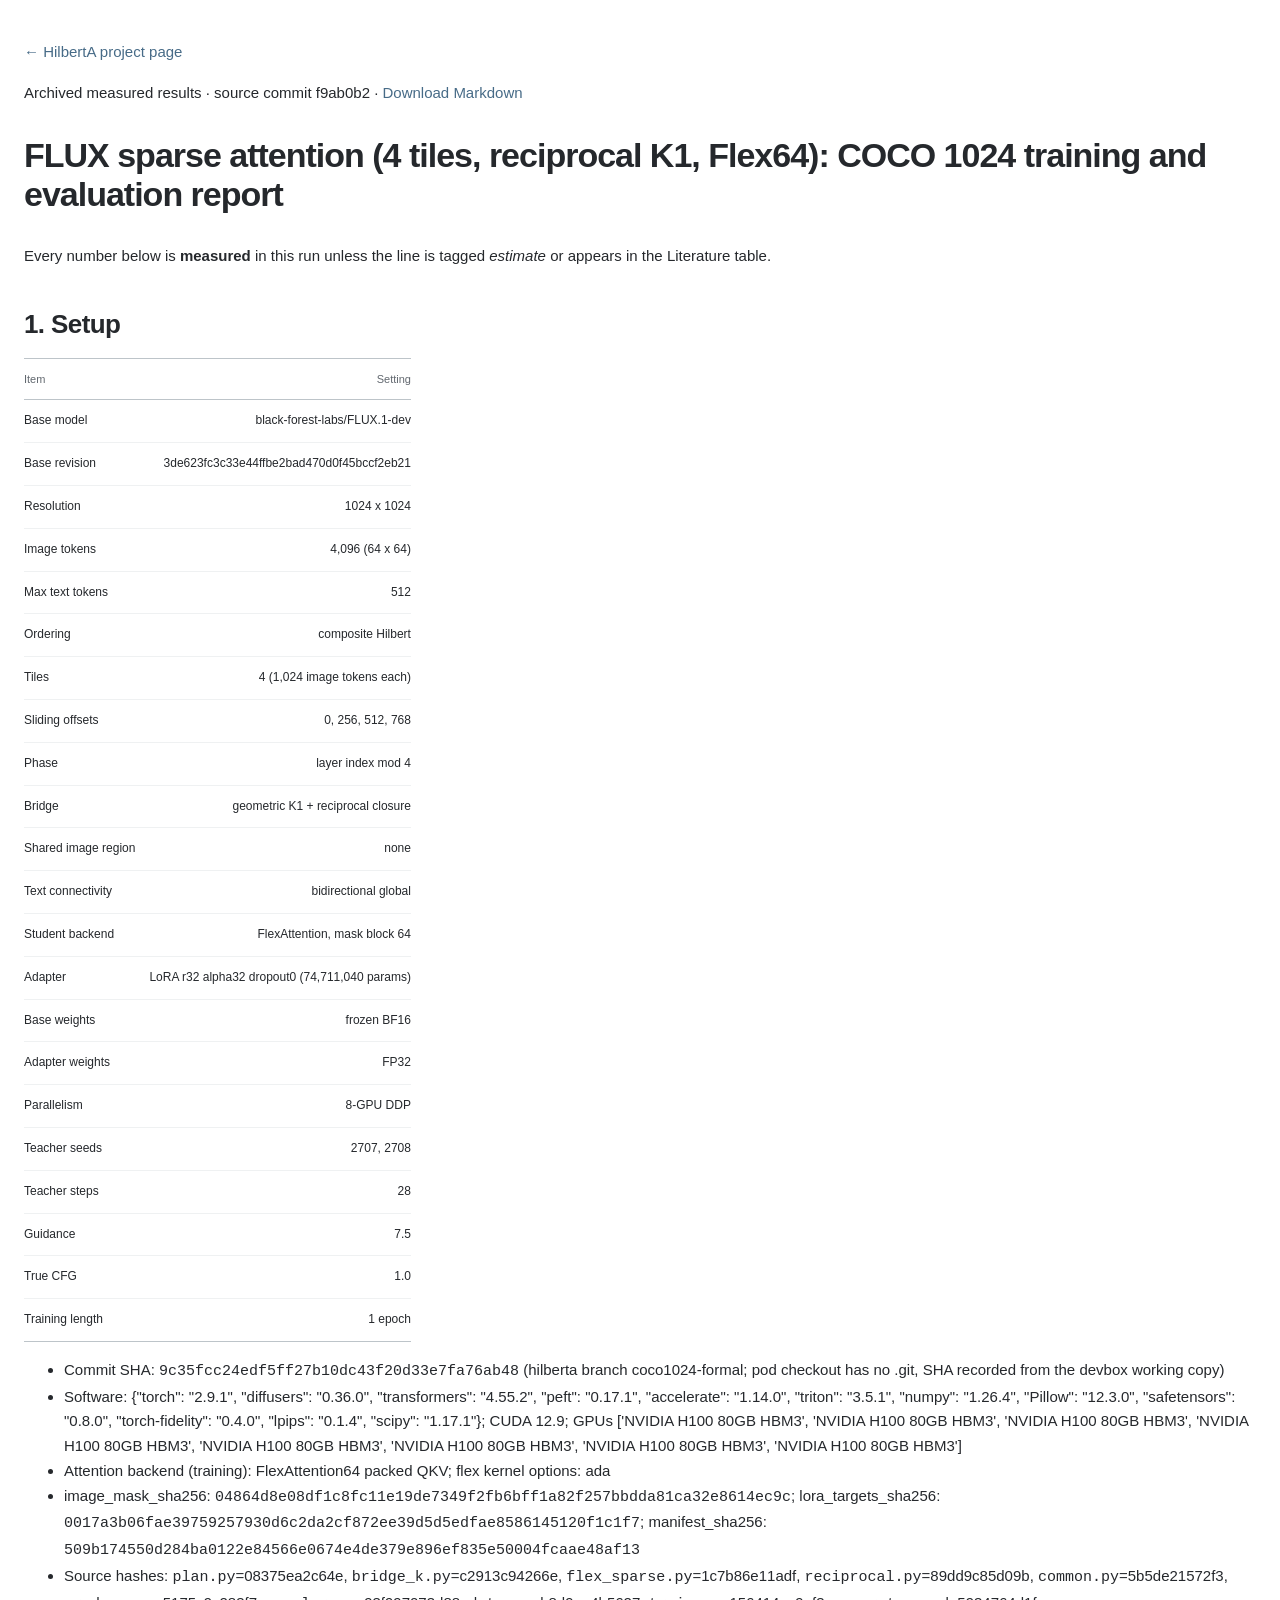
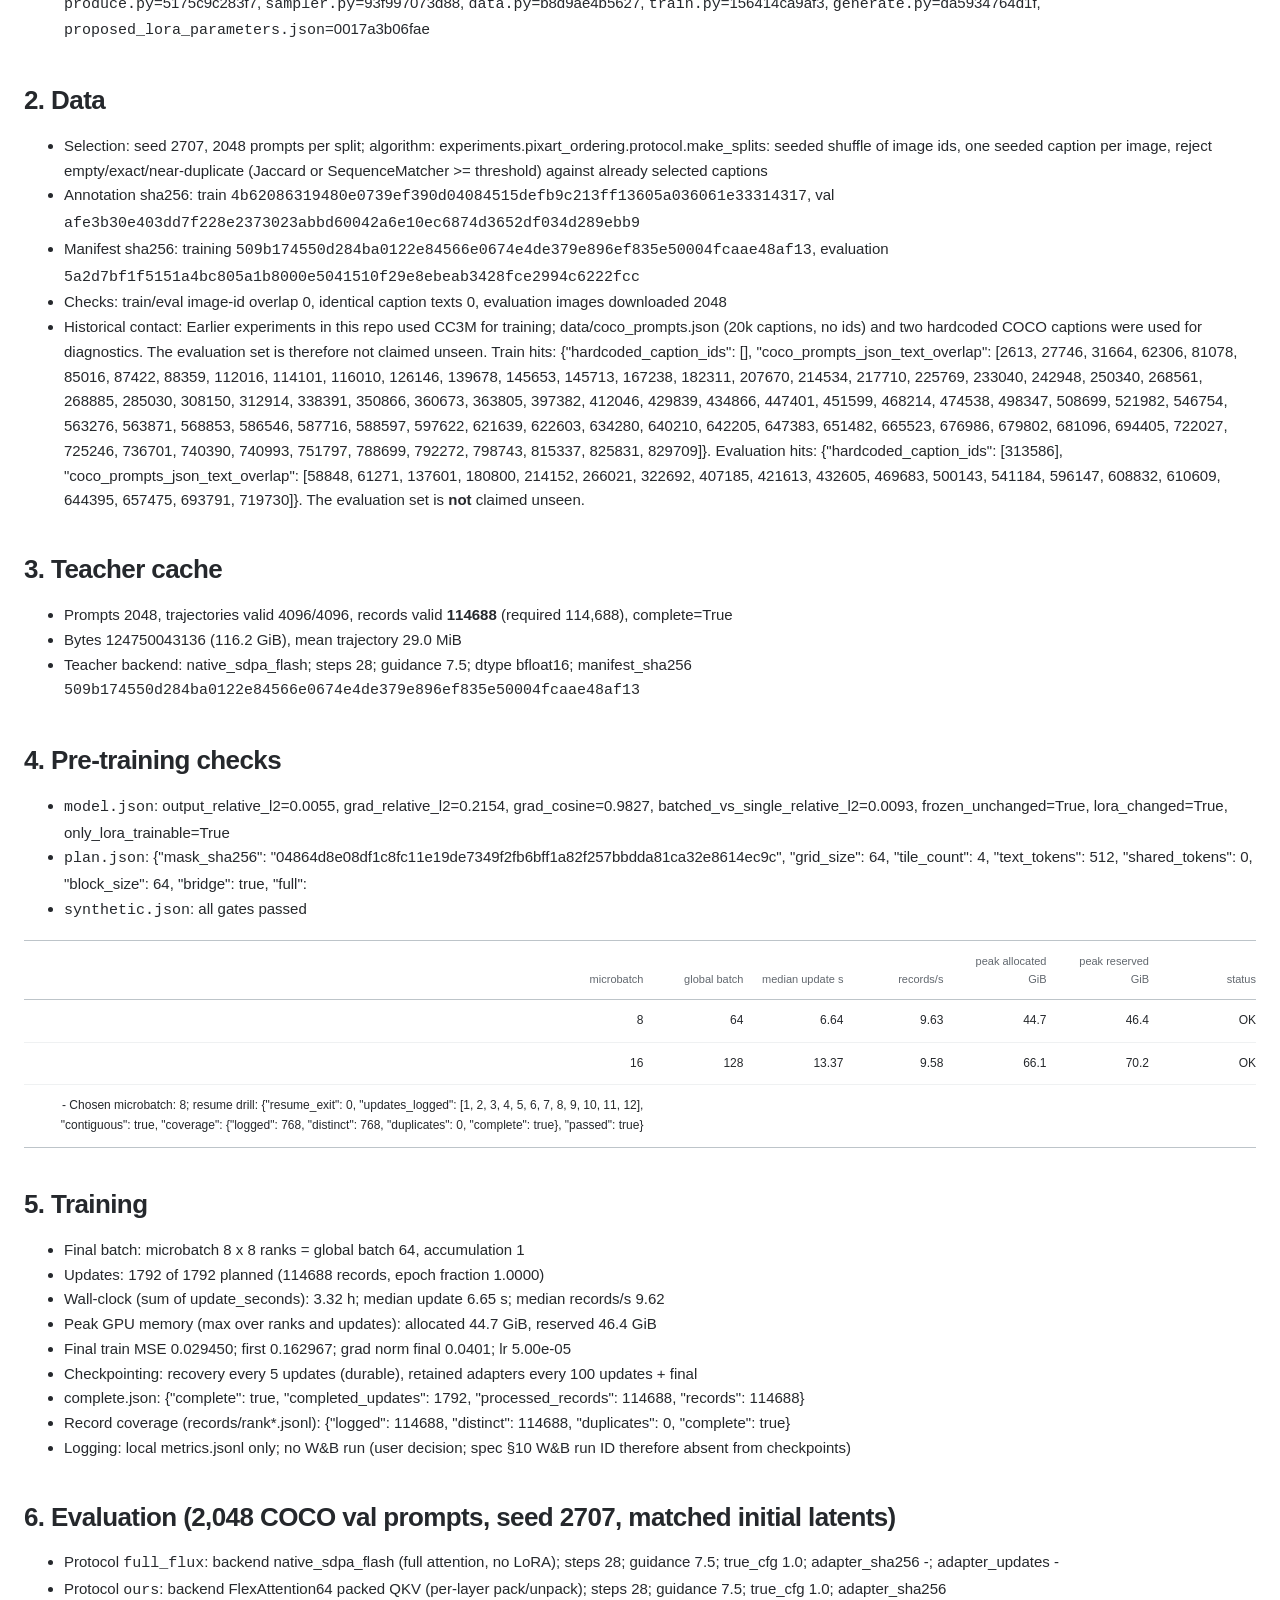
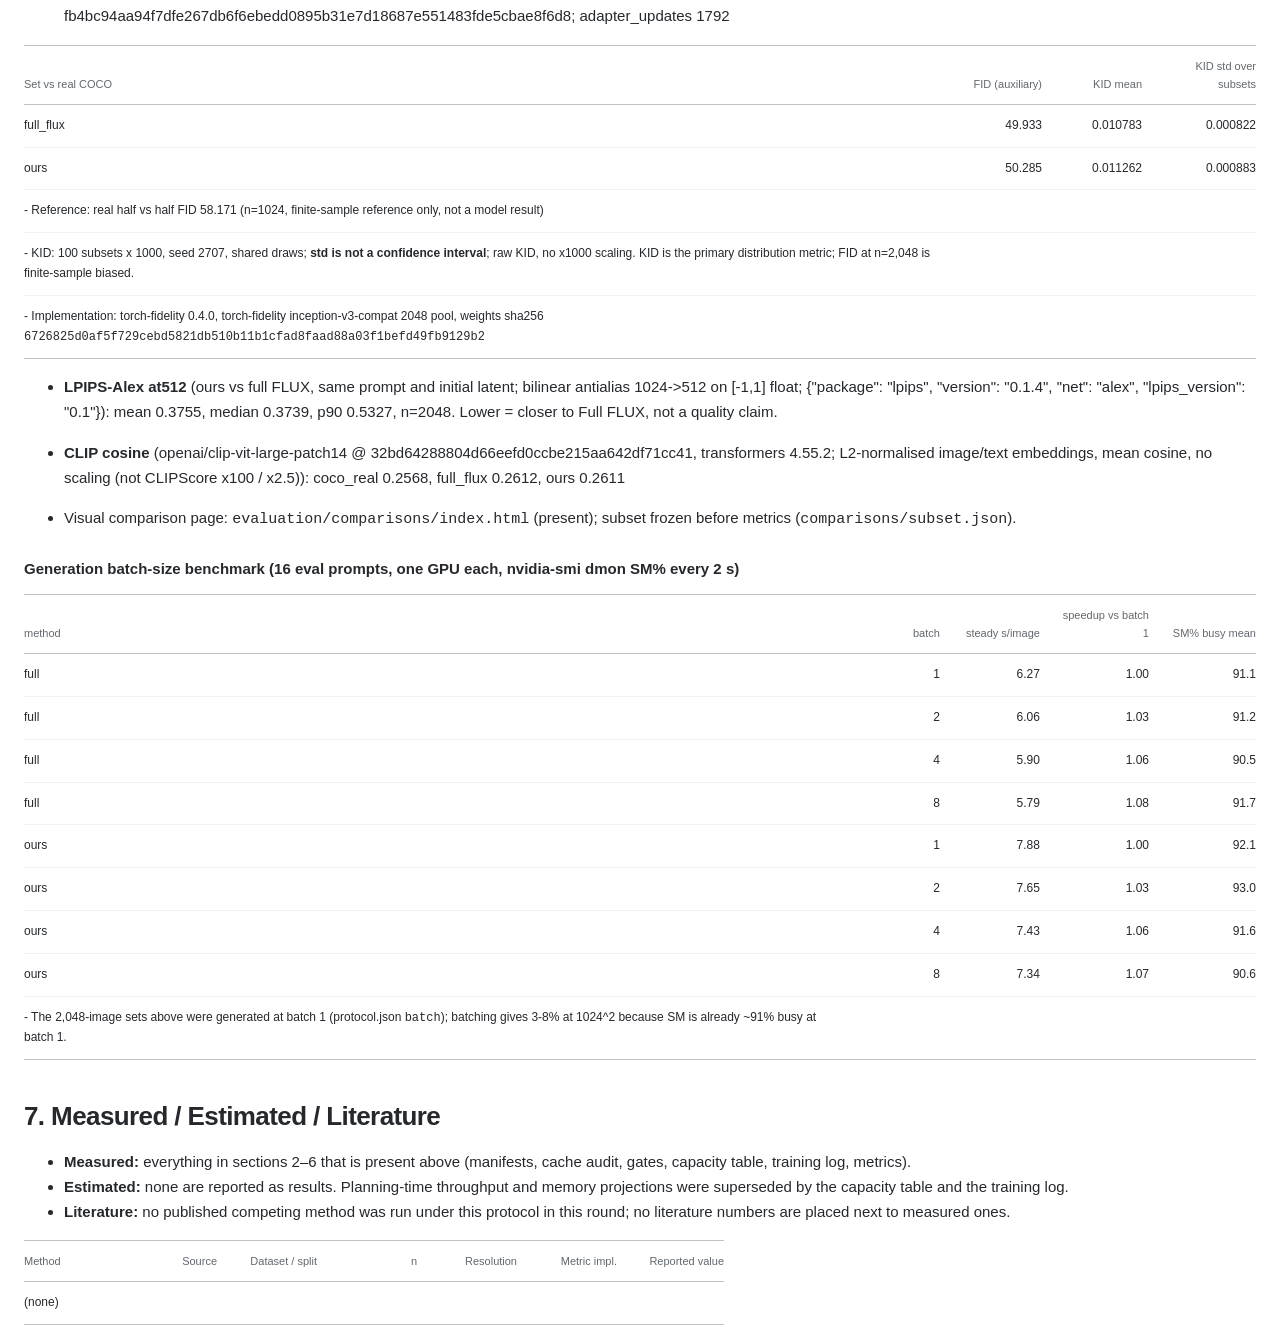
==== website/reports/REPORT_STAGE1.html @ 9c3aa0a6 "Publish HilbertA FLUX release and project site" ====
<!doctype html><html lang="en"><meta charset="utf-8"><meta name="viewport" content="width=device-width,initial-scale=1"><title>REPORT STAGE1 · HilbertA</title><link rel="stylesheet" href="../assets/style.css"><style>main{max-width:1400px;padding:40px 24px}h1{font-size:34px;letter-spacing:-1px;margin:30px 0}h2{font-size:26px;margin:40px 0 16px}h3{margin:24px 0 12px}p,ul{margin:16px 0}table{display:block;overflow:auto;max-width:100%;font-size:12px}pre{overflow:auto;padding:20px;background:#eef2e8}td,th{white-space:normal;min-width:100px}a{color:var(--accent)}</style><main><a href="../index.html">← HilbertA project page</a><p>Archived measured results · source commit f9ab0b2 · <a href="REPORT_STAGE1.md">Download Markdown</a></p><h1 id="flux-sparse-attention-4-tiles-reciprocal-k1-flex64-coco-1024-training-and-evaluation-report">FLUX sparse attention (4 tiles, reciprocal K1, Flex64): COCO 1024 training and evaluation report</h1>
<p>Every number below is <strong>measured</strong> in this run unless the line is tagged <em>estimate</em> or appears in the Literature table.</p>
<h2 id="1-setup">1. Setup</h2>
<table>
<thead>
<tr>
<th>Item</th>
<th>Setting</th>
</tr>
</thead>
<tbody>
<tr>
<td>Base model</td>
<td>black-forest-labs/FLUX.1-dev</td>
</tr>
<tr>
<td>Base revision</td>
<td>3de623fc3c33e44ffbe2bad470d0f45bccf2eb21</td>
</tr>
<tr>
<td>Resolution</td>
<td>1024 x 1024</td>
</tr>
<tr>
<td>Image tokens</td>
<td>4,096 (64 x 64)</td>
</tr>
<tr>
<td>Max text tokens</td>
<td>512</td>
</tr>
<tr>
<td>Ordering</td>
<td>composite Hilbert</td>
</tr>
<tr>
<td>Tiles</td>
<td>4 (1,024 image tokens each)</td>
</tr>
<tr>
<td>Sliding offsets</td>
<td>0, 256, 512, 768</td>
</tr>
<tr>
<td>Phase</td>
<td>layer index mod 4</td>
</tr>
<tr>
<td>Bridge</td>
<td>geometric K1 + reciprocal closure</td>
</tr>
<tr>
<td>Shared image region</td>
<td>none</td>
</tr>
<tr>
<td>Text connectivity</td>
<td>bidirectional global</td>
</tr>
<tr>
<td>Student backend</td>
<td>FlexAttention, mask block 64</td>
</tr>
<tr>
<td>Adapter</td>
<td>LoRA r32 alpha32 dropout0 (74,711,040 params)</td>
</tr>
<tr>
<td>Base weights</td>
<td>frozen BF16</td>
</tr>
<tr>
<td>Adapter weights</td>
<td>FP32</td>
</tr>
<tr>
<td>Parallelism</td>
<td>8-GPU DDP</td>
</tr>
<tr>
<td>Teacher seeds</td>
<td>2707, 2708</td>
</tr>
<tr>
<td>Teacher steps</td>
<td>28</td>
</tr>
<tr>
<td>Guidance</td>
<td>7.5</td>
</tr>
<tr>
<td>True CFG</td>
<td>1.0</td>
</tr>
<tr>
<td>Training length</td>
<td>1 epoch</td>
</tr>
</tbody>
</table>
<ul>
<li>Commit SHA: <code>9c35fcc24edf5ff27b10dc43f20d33e7fa76ab48</code> (hilberta branch coco1024-formal; pod checkout has no .git, SHA recorded from the devbox working copy)</li>
<li>Software: {"torch": "2.9.1", "diffusers": "0.36.0", "transformers": "4.55.2", "peft": "0.17.1", "accelerate": "1.14.0", "triton": "3.5.1", "numpy": "1.26.4", "Pillow": "12.3.0", "safetensors": "0.8.0", "torch-fidelity": "0.4.0", "lpips": "0.1.4", "scipy": "1.17.1"}; CUDA 12.9; GPUs ['NVIDIA H100 80GB HBM3', 'NVIDIA H100 80GB HBM3', 'NVIDIA H100 80GB HBM3', 'NVIDIA H100 80GB HBM3', 'NVIDIA H100 80GB HBM3', 'NVIDIA H100 80GB HBM3', 'NVIDIA H100 80GB HBM3', 'NVIDIA H100 80GB HBM3']</li>
<li>Attention backend (training): FlexAttention64 packed QKV; flex kernel options: ada</li>
<li>image_mask_sha256: <code>04864d8e08df1c8fc11e19de7349f2fb6bff1a82f257bbdda81ca32e8614ec9c</code>; lora_targets_sha256: <code>0017a3b06fae39759257930d6c2da2cf872ee39d5d5edfae8586145120f1c1f7</code>; manifest_sha256: <code>509b174550d284ba0122e84566e0674e4de379e896ef835e50004fcaae48af13</code></li>
<li>Source hashes: <code>plan.py</code>=08375ea2c64e, <code>bridge_k.py</code>=c2913c94266e, <code>flex_sparse.py</code>=1c7b86e11adf, <code>reciprocal.py</code>=89dd9c85d09b, <code>common.py</code>=5b5de21572f3, <code>produce.py</code>=5175c9c283f7, <code>sampler.py</code>=93f997073d88, <code>data.py</code>=b8d9ae4b5627, <code>train.py</code>=156414ca9af3, <code>generate.py</code>=da5934764d1f, <code>proposed_lora_parameters.json</code>=0017a3b06fae</li>
</ul>
<h2 id="2-data">2. Data</h2>
<ul>
<li>Selection: seed 2707, 2048 prompts per split; algorithm: experiments.pixart_ordering.protocol.make_splits: seeded shuffle of image ids, one seeded caption per image, reject empty/exact/near-duplicate (Jaccard or SequenceMatcher &gt;= threshold) against already selected captions</li>
<li>Annotation sha256: train <code>4b62086319480e0739ef390d04084515defb9c213ff13605a036061e33314317</code>, val <code>afe3b30e403dd7f228e2373023abbd60042a6e10ec6874d3652df034d289ebb9</code></li>
<li>Manifest sha256: training <code>509b174550d284ba0122e84566e0674e4de379e896ef835e50004fcaae48af13</code>, evaluation <code>5a2d7bf1f5151a4bc805a1b8000e5041510f29e8ebeab3428fce2994c6222fcc</code></li>
<li>Checks: train/eval image-id overlap 0, identical caption texts 0, evaluation images downloaded 2048</li>
<li>Historical contact: Earlier experiments in this repo used CC3M for training; data/coco_prompts.json (20k captions, no ids) and two hardcoded COCO captions were used for diagnostics. The evaluation set is therefore not claimed unseen. Train hits: {"hardcoded_caption_ids": [], "coco_prompts_json_text_overlap": [2613, 27746, 31664, 62306, 81078, 85016, 87422, 88359, 112016, 114101, 116010, 126146, 139678, 145653, 145713, 167238, 182311, 207670, 214534, 217710, 225769, 233040, 242948, 250340, 268561, 268885, 285030, 308150, 312914, 338391, 350866, 360673, 363805, 397382, 412046, 429839, 434866, 447401, 451599, 468214, 474538, 498347, 508699, 521982, 546754, 563276, 563871, 568853, 586546, 587716, 588597, 597622, 621639, 622603, 634280, 640210, 642205, 647383, 651482, 665523, 676986, 679802, 681096, 694405, 722027, 725246, 736701, 740390, 740993, 751797, 788699, 792272, 798743, 815337, 825831, 829709]}. Evaluation hits: {"hardcoded_caption_ids": [313586], "coco_prompts_json_text_overlap": [58848, 61271, 137601, 180800, 214152, 266021, 322692, 407185, 421613, 432605, 469683, 500143, 541184, 596147, 608832, 610609, 644395, 657475, 693791, 719730]}. The evaluation set is <strong>not</strong> claimed unseen.</li>
</ul>
<h2 id="3-teacher-cache">3. Teacher cache</h2>
<ul>
<li>Prompts 2048, trajectories valid 4096/4096, records valid <strong>114688</strong> (required 114,688), complete=True</li>
<li>Bytes 124750043136 (116.2 GiB), mean trajectory 29.0 MiB</li>
<li>Teacher backend: native_sdpa_flash; steps 28; guidance 7.5; dtype bfloat16; manifest_sha256 <code>509b174550d284ba0122e84566e0674e4de379e896ef835e50004fcaae48af13</code></li>
</ul>
<h2 id="4-pre-training-checks">4. Pre-training checks</h2>
<ul>
<li><code>model.json</code>: output_relative_l2=0.0055, grad_relative_l2=0.2154, grad_cosine=0.9827, batched_vs_single_relative_l2=0.0093, frozen_unchanged=True, lora_changed=True, only_lora_trainable=True</li>
<li><code>plan.json</code>: {"mask_sha256": "04864d8e08df1c8fc11e19de7349f2fb6bff1a82f257bbdda81ca32e8614ec9c", "grid_size": 64, "tile_count": 4, "text_tokens": 512, "shared_tokens": 0, "block_size": 64, "bridge": true, "full": </li>
<li><code>synthetic.json</code>: all gates passed</li>
</ul>
<table>
<thead>
<tr>
<th style="text-align: right;">microbatch</th>
<th style="text-align: right;">global batch</th>
<th style="text-align: right;">median update s</th>
<th style="text-align: right;">records/s</th>
<th style="text-align: right;">peak allocated GiB</th>
<th style="text-align: right;">peak reserved GiB</th>
<th>status</th>
</tr>
</thead>
<tbody>
<tr>
<td style="text-align: right;">8</td>
<td style="text-align: right;">64</td>
<td style="text-align: right;">6.64</td>
<td style="text-align: right;">9.63</td>
<td style="text-align: right;">44.7</td>
<td style="text-align: right;">46.4</td>
<td>OK</td>
</tr>
<tr>
<td style="text-align: right;">16</td>
<td style="text-align: right;">128</td>
<td style="text-align: right;">13.37</td>
<td style="text-align: right;">9.58</td>
<td style="text-align: right;">66.1</td>
<td style="text-align: right;">70.2</td>
<td>OK</td>
</tr>
<tr>
<td style="text-align: right;">- Chosen microbatch: 8; resume drill: {"resume_exit": 0, "updates_logged": [1, 2, 3, 4, 5, 6, 7, 8, 9, 10, 11, 12], "contiguous": true, "coverage": {"logged": 768, "distinct": 768, "duplicates": 0, "complete": true}, "passed": true}</td>
<td style="text-align: right;"></td>
<td style="text-align: right;"></td>
<td style="text-align: right;"></td>
<td style="text-align: right;"></td>
<td style="text-align: right;"></td>
<td></td>
</tr>
</tbody>
</table>
<h2 id="5-training">5. Training</h2>
<ul>
<li>Final batch: microbatch 8 x 8 ranks = global batch 64, accumulation 1</li>
<li>Updates: 1792 of 1792 planned (114688 records, epoch fraction 1.0000)</li>
<li>Wall-clock (sum of update_seconds): 3.32 h; median update 6.65 s; median records/s 9.62</li>
<li>Peak GPU memory (max over ranks and updates): allocated 44.7 GiB, reserved 46.4 GiB</li>
<li>Final train MSE 0.029450; first 0.162967; grad norm final 0.0401; lr 5.00e-05</li>
<li>Checkpointing: recovery every 5 updates (durable), retained adapters every 100 updates + final</li>
<li>complete.json: {"complete": true, "completed_updates": 1792, "processed_records": 114688, "records": 114688}</li>
<li>Record coverage (records/rank*.jsonl): {"logged": 114688, "distinct": 114688, "duplicates": 0, "complete": true}</li>
<li>Logging: local metrics.jsonl only; no W&amp;B run (user decision; spec §10 W&amp;B run ID therefore absent from checkpoints)</li>
</ul>
<h2 id="6-evaluation-2048-coco-val-prompts-seed-2707-matched-initial-latents">6. Evaluation (2,048 COCO val prompts, seed 2707, matched initial latents)</h2>
<ul>
<li>Protocol <code>full_flux</code>: backend native_sdpa_flash (full attention, no LoRA); steps 28; guidance 7.5; true_cfg 1.0; adapter_sha256 -; adapter_updates -</li>
<li>Protocol <code>ours</code>: backend FlexAttention64 packed QKV (per-layer pack/unpack); steps 28; guidance 7.5; true_cfg 1.0; adapter_sha256 fb4bc94aa94f7dfe267db6f6ebedd0895b31e7d18687e551483fde5cbae8f6d8; adapter_updates 1792</li>
</ul>
<table>
<thead>
<tr>
<th>Set vs real COCO</th>
<th style="text-align: right;">FID (auxiliary)</th>
<th style="text-align: right;">KID mean</th>
<th style="text-align: right;">KID std over subsets</th>
</tr>
</thead>
<tbody>
<tr>
<td>full_flux</td>
<td style="text-align: right;">49.933</td>
<td style="text-align: right;">0.010783</td>
<td style="text-align: right;">0.000822</td>
</tr>
<tr>
<td>ours</td>
<td style="text-align: right;">50.285</td>
<td style="text-align: right;">0.011262</td>
<td style="text-align: right;">0.000883</td>
</tr>
<tr>
<td>- Reference: real half vs half FID 58.171 (n=1024, finite-sample reference only, not a model result)</td>
<td style="text-align: right;"></td>
<td style="text-align: right;"></td>
<td style="text-align: right;"></td>
</tr>
<tr>
<td>- KID: 100 subsets x 1000, seed 2707, shared draws; <strong>std is not a confidence interval</strong>; raw KID, no x1000 scaling. KID is the primary distribution metric; FID at n=2,048 is finite-sample biased.</td>
<td style="text-align: right;"></td>
<td style="text-align: right;"></td>
<td style="text-align: right;"></td>
</tr>
<tr>
<td>- Implementation: torch-fidelity 0.4.0, torch-fidelity inception-v3-compat 2048 pool, weights sha256 <code>6726825d0af5f729cebd5821db510b11b1cfad8faad88a03f1befd49fb9129b2</code></td>
<td style="text-align: right;"></td>
<td style="text-align: right;"></td>
<td style="text-align: right;"></td>
</tr>
</tbody>
</table>
<ul>
<li>
<p><strong>LPIPS-Alex at512</strong> (ours vs full FLUX, same prompt and initial latent; bilinear antialias 1024-&gt;512 on [-1,1] float; {"package": "lpips", "version": "0.1.4", "net": "alex", "lpips_version": "0.1"}): mean 0.3755, median 0.3739, p90 0.5327, n=2048. Lower = closer to Full FLUX, not a quality claim.</p>
</li>
<li>
<p><strong>CLIP cosine</strong> (openai/clip-vit-large-patch14 @ 32bd64288804d66eefd0ccbe215aa642df71cc41, transformers 4.55.2; L2-normalised image/text embeddings, mean cosine, no scaling (not CLIPScore x100 / x2.5)): coco_real 0.2568, full_flux 0.2612, ours 0.2611</p>
</li>
<li>
<p>Visual comparison page: <code>evaluation/comparisons/index.html</code> (present); subset frozen before metrics (<code>comparisons/subset.json</code>).</p>
</li>
</ul>
<h3 id="generation-batch-size-benchmark-16-eval-prompts-one-gpu-each-nvidia-smi-dmon-sm-every-2-s">Generation batch-size benchmark (16 eval prompts, one GPU each, nvidia-smi dmon SM% every 2 s)</h3>
<table>
<thead>
<tr>
<th>method</th>
<th style="text-align: right;">batch</th>
<th style="text-align: right;">steady s/image</th>
<th style="text-align: right;">speedup vs batch 1</th>
<th style="text-align: right;">SM% busy mean</th>
</tr>
</thead>
<tbody>
<tr>
<td>full</td>
<td style="text-align: right;">1</td>
<td style="text-align: right;">6.27</td>
<td style="text-align: right;">1.00</td>
<td style="text-align: right;">91.1</td>
</tr>
<tr>
<td>full</td>
<td style="text-align: right;">2</td>
<td style="text-align: right;">6.06</td>
<td style="text-align: right;">1.03</td>
<td style="text-align: right;">91.2</td>
</tr>
<tr>
<td>full</td>
<td style="text-align: right;">4</td>
<td style="text-align: right;">5.90</td>
<td style="text-align: right;">1.06</td>
<td style="text-align: right;">90.5</td>
</tr>
<tr>
<td>full</td>
<td style="text-align: right;">8</td>
<td style="text-align: right;">5.79</td>
<td style="text-align: right;">1.08</td>
<td style="text-align: right;">91.7</td>
</tr>
<tr>
<td>ours</td>
<td style="text-align: right;">1</td>
<td style="text-align: right;">7.88</td>
<td style="text-align: right;">1.00</td>
<td style="text-align: right;">92.1</td>
</tr>
<tr>
<td>ours</td>
<td style="text-align: right;">2</td>
<td style="text-align: right;">7.65</td>
<td style="text-align: right;">1.03</td>
<td style="text-align: right;">93.0</td>
</tr>
<tr>
<td>ours</td>
<td style="text-align: right;">4</td>
<td style="text-align: right;">7.43</td>
<td style="text-align: right;">1.06</td>
<td style="text-align: right;">91.6</td>
</tr>
<tr>
<td>ours</td>
<td style="text-align: right;">8</td>
<td style="text-align: right;">7.34</td>
<td style="text-align: right;">1.07</td>
<td style="text-align: right;">90.6</td>
</tr>
<tr>
<td>- The 2,048-image sets above were generated at batch 1 (protocol.json <code>batch</code>); batching gives 3-8% at 1024^2 because SM is already ~91% busy at batch 1.</td>
<td style="text-align: right;"></td>
<td style="text-align: right;"></td>
<td style="text-align: right;"></td>
<td style="text-align: right;"></td>
</tr>
</tbody>
</table>
<h2 id="7-measured-estimated-literature">7. Measured / Estimated / Literature</h2>
<ul>
<li><strong>Measured:</strong> everything in sections 2–6 that is present above (manifests, cache audit, gates, capacity table, training log, metrics).</li>
<li><strong>Estimated:</strong> none are reported as results. Planning-time throughput and memory projections were superseded by the capacity table and the training log.</li>
<li><strong>Literature:</strong> no published competing method was run under this protocol in this round; no literature numbers are placed next to measured ones.</li>
</ul>
<table>
<thead>
<tr>
<th>Method</th>
<th>Source</th>
<th>Dataset / split</th>
<th>n</th>
<th>Resolution</th>
<th>Metric impl.</th>
<th>Reported value</th>
</tr>
</thead>
<tbody>
<tr>
<td>(none)</td>
<td></td>
<td></td>
<td></td>
<td></td>
<td></td>
<td></td>
</tr>
</tbody>
</table></main></html>
---- website/assets/style.css ----
:root{--ink:#25282c;--muted:#72777d;--line:#e4e7e9;--accent:#476b87;--paper:#fff}
*{box-sizing:border-box}html{scroll-behavior:smooth;scroll-padding-top:28px}body{margin:0;background:var(--paper);color:var(--ink);font:15px/1.65 -apple-system,BlinkMacSystemFont,"Segoe UI",Helvetica,Arial,sans-serif;-webkit-font-smoothing:antialiased}figure,p,h1,h2,h3{margin:0}a{color:var(--accent);text-decoration:none}a:hover{text-decoration:underline;text-underline-offset:3px}button{font:inherit;cursor:pointer;touch-action:manipulation}a:focus-visible,button:focus-visible,summary:focus-visible,[tabindex]:focus-visible{outline:2px solid var(--accent);outline-offset:4px}
.nav,main,footer{max-width:940px;margin:auto}.nav{display:flex;justify-content:space-between;align-items:center;padding:23px 0;font-size:13px;border-bottom:1px solid #f0f1f2}.nav a{color:var(--ink)}.brand{font-size:18px;font-weight:600;letter-spacing:-.5px}.nav>div{display:flex;gap:26px}.intro{text-align:center;padding:60px 0 42px}h1{font-size:56px;line-height:1.15;font-weight:650;letter-spacing:-2px}.subtitle{font-size:25px;letter-spacing:-.6px;margin-top:12px}.summary{font-size:17px;color:#646a70;line-height:1.7;max-width:680px;margin:20px auto 0}.links{display:flex;justify-content:center;align-items:center;gap:22px;margin-top:23px;font-size:14px}.links>span{font-size:12px;color:var(--muted)}
.method{max-width:860px;margin:auto}#method-animation{display:block;width:100%;height:auto;overflow:visible}#method-animation:not([data-ready=true]){visibility:hidden}.token{transition:transform .75s cubic-bezier(.4,0,.2,1),opacity .3s}.picture-patch{filter:grayscale(.88) brightness(.8) contrast(.96)}.token rect{transition:fill .3s,stroke .3s}.paused .token{transition:none}.curve-line{stroke:#fff;stroke-width:2;fill:none;stroke-linecap:round;stroke-linejoin:round}.diagram-title{font-size:16px;font-weight:550;fill:var(--ink)}.diagram-label{font-size:12px;fill:var(--muted)}.diagram-number{font-size:18px;font-weight:550;fill:var(--ink)}.animation-controls{display:flex;align-items:center;gap:16px;max-width:710px;margin:8px auto 0}.stages{display:grid;grid-template-columns:repeat(4,1fr);flex:1;gap:18px}.stages button{position:relative;padding:9px 0;border:0;background:none;text-align:left;font-size:12px;color:var(--muted)}.stages button[aria-pressed=true]{color:var(--ink)}.stages button:after,.stages i{content:"";position:absolute;left:0;right:0;bottom:0;height:2px;background:var(--line)}.stages i{z-index:1;background:var(--accent);transform:scaleX(0);transform-origin:left}.play{width:30px;height:30px;flex-shrink:0;border:0;border-radius:50%;background:#f0f2f4;color:#555b61;line-height:1}.phase-controls{display:flex;align-items:center;justify-content:center;gap:8px;margin-top:18px;font-size:12px;color:var(--muted)}.phase-controls[hidden]{display:none}.phase-controls span{margin-right:5px}.phase-controls button{width:27px;height:27px;border-radius:50%;border:1px solid #d9dee2;background:white;color:var(--muted);font-size:12px}.phase-controls button[aria-pressed=true]{background:var(--accent);border-color:var(--accent);color:white}.animation-caption{max-width:720px;min-height:28px;text-align:center;margin:20px auto 0;font-size:14px}.method-details{max-width:700px;margin:13px auto 0;color:var(--muted);font-size:12px;text-align:center}.method-details summary{cursor:pointer}.method-details p{text-align:left;margin-top:12px}
h2{font-size:26px;line-height:1.3;font-weight:600;letter-spacing:-.6px}h3{font-size:15px;font-weight:550}.section-heading{display:flex;align-items:center;justify-content:space-between;gap:20px;margin-bottom:16px}.section-intro{max-width:760px;font-size:14px;color:#646a70}.section-intro strong{color:var(--ink);font-weight:550}.results{padding-top:76px}.tabs{display:flex;gap:2px;padding:3px;border-radius:5px;background:#f1f3f4;flex-shrink:0}.tabs button{padding:5px 12px;border:0;border-radius:3px;background:none;font-size:12px;color:var(--muted);white-space:nowrap}.tabs button[aria-pressed=true]{background:white;color:var(--ink);box-shadow:0 1px 3px #0000000c}.quality-grid{display:grid;grid-template-columns:1fr 1fr;gap:36px;margin-top:30px}.quality-grid h3,.timing-grid h3{margin-bottom:14px}.table-wrap{width:100%;overflow:auto}table{border-collapse:collapse;width:100%;font-size:12px;font-variant-numeric:tabular-nums lining-nums}th,td{text-align:right;padding:11px 7px;border-bottom:1px solid #eff1f2;white-space:nowrap}th:first-child,td:first-child{text-align:left;padding-left:0}th:last-child,td:last-child{padding-right:0}thead th{font-size:11px;font-weight:500;color:#62686f;vertical-align:bottom;border-top:1px solid #bdc4c9;border-bottom:1px solid #bdc4c9}thead small{display:block;font-size:10px;font-weight:400;color:var(--muted)}tbody th{font-weight:400}tbody tr:last-child>*{border-bottom:1px solid #bdc4c9}tr.reference{color:#80868c}tr.reference>*{border-bottom:1px solid #d2d7db}tr.ours th{color:var(--accent)}td.best{font-weight:700;color:var(--ink)}.table-key{font-size:12px;color:var(--muted);margin-top:17px}.table-key strong{font-weight:650;color:var(--ink)}.note{font-size:12px;color:var(--muted);margin-top:10px}.note:empty{display:none}.protocol{font-size:12px;color:var(--muted);margin-top:19px}.protocol summary{cursor:pointer;color:#606b75;list-style-position:inside}.protocol p{max-width:820px;margin:12px 0}.protocol a{white-space:nowrap}
.generation{max-width:820px;margin:66px auto 0;padding:42px 0;border-top:1px solid var(--line);border-bottom:1px solid var(--line)}.generation>h2{text-align:center}.generation>.section-intro{text-align:center;margin:12px auto 28px;font-size:13px}.timing-grid{display:grid;grid-template-columns:1fr 1fr;gap:60px}.timing-grid h3{text-align:center;font-size:16px;font-weight:500}.timing-grid table{font-size:13px}.timing-grid thead th{font-size:12px}.timing-grid tr.ours td:last-child{color:var(--accent)}
#scaling{padding-top:68px}.section-meta{font-size:12px;color:var(--muted)}.chart-grid{display:grid;grid-template-columns:1fr 1fr;gap:36px;margin-top:30px}.chart-grid figure{min-width:0}.chart-grid svg{display:block;width:100%;overflow:visible}.chart-grid figcaption{font-size:12px;color:var(--muted);margin-top:8px;line-height:1.7}.table-subtitle{font-size:12px;color:var(--muted);margin:4px 0 2px}.legend{display:flex;gap:7px 14px;flex-wrap:wrap;align-content:flex-start;min-height:42px;font-size:11px;margin:12px 0 6px}.legend>span{display:flex;gap:6px;align-items:center}.legend i{width:14px;height:0;border-top:2px solid}.chart-point{cursor:crosshair}.chart-point:focus{stroke:#25282c;stroke-width:3}.chart-tooltip{position:fixed;z-index:10;pointer-events:none;padding:9px 11px;background:white;border:1px solid #d7dce0;border-radius:3px;box-shadow:0 2px 8px #0000000c;font-size:12px;line-height:1.7;max-width:280px;font-variant-numeric:tabular-nums}.kernel-readout{max-width:440px;margin:30px auto 0}.readout-title{display:flex;justify-content:space-between;align-items:center;gap:12px;margin-bottom:12px}.tabs.small button{font-size:11px;padding:4px 9px}.reproduction{max-width:720px;padding:66px 0 60px}.reproduction p{font-size:13px;line-height:1.8;color:var(--muted);margin-top:16px}.reproduction strong{color:var(--ink);font-weight:550}.text-links{display:flex;flex-wrap:wrap;gap:24px;font-size:13px;margin-top:22px}footer{display:flex;justify-content:space-between;gap:25px;padding:22px 0 30px;border-top:1px solid var(--line);font-size:11px;color:var(--muted)}footer>a{color:var(--ink);font-weight:550}.skip{position:absolute;top:-100px;left:10px;padding:10px;background:white;z-index:99}.skip:focus{top:10px}.error{padding:20px;border:1px solid #ccc;color:#815441}
@media(max-width:1000px){.nav,main,footer{margin-left:28px;margin-right:28px}.quality-grid{gap:26px}th,td{padding-left:5px;padding-right:5px}.timing-grid{gap:40px}}
@media(max-width:760px){.nav,main,footer{margin-left:22px;margin-right:22px}.intro{padding:42px 0 32px}h1{font-size:46px}.subtitle{font-size:22px}.summary{font-size:15px}.quality-grid{grid-template-columns:1fr;gap:30px}.quality-grid>div{max-width:520px;width:100%;margin:auto}.quality-grid table{font-size:13px}.section-heading{align-items:start;flex-wrap:wrap;gap:14px}h2{font-size:24px}.results{padding-top:56px}.chart-grid{grid-template-columns:1fr;gap:35px}.chart-grid figure{max-width:510px;width:100%;margin:auto}.legend{min-height:0}.generation{margin-top:48px;padding:34px 0}.timing-grid{gap:28px}.timing-grid table{font-size:12px}.reproduction{padding:50px 0}footer{flex-direction:column;gap:8px}.section-meta{font-size:11px}.nav>div{gap:18px}.links{gap:18px}}
@media(max-width:600px){#method-animation{max-width:370px;margin:auto}.diagram-title{font-size:17px}.diagram-label{font-size:13px}.animation-controls{gap:9px}.stages{gap:8px}.stages button{font-size:10px}.animation-caption{font-size:14px;min-height:46px}.timing-grid{grid-template-columns:1fr;gap:32px;max-width:380px;margin:auto}.timing-grid table{font-size:13px}.generation>.section-intro{font-size:12px}.links{flex-wrap:wrap;gap:12px 18px}.links>span{width:100%}.summary br{display:none}}
@media(max-width:420px){.nav,main,footer{margin-left:16px;margin-right:16px}.quality-grid table{font-size:11.5px}.quality-grid thead th{font-size:10px}.tabs button{font-size:11px;padding:6px 10px}.stages button{font-size:9.5px}.nav>div{font-size:12px;gap:16px}}
@media(prefers-reduced-motion:reduce){html{scroll-behavior:auto}.token,.token rect{transition:none}}

#method-animation>g,.animation-caption{transition:opacity .2s ease}
@media(max-width:600px){.method{display:flex;flex-direction:column}.animation-controls{order:-2;width:100%;margin-bottom:0}.phase-controls{order:-1;min-height:27px;margin:12px 0 16px}.animation-caption{margin-top:6px}}
@media(prefers-reduced-motion:reduce){#method-animation>g,.animation-caption{transition:none}}
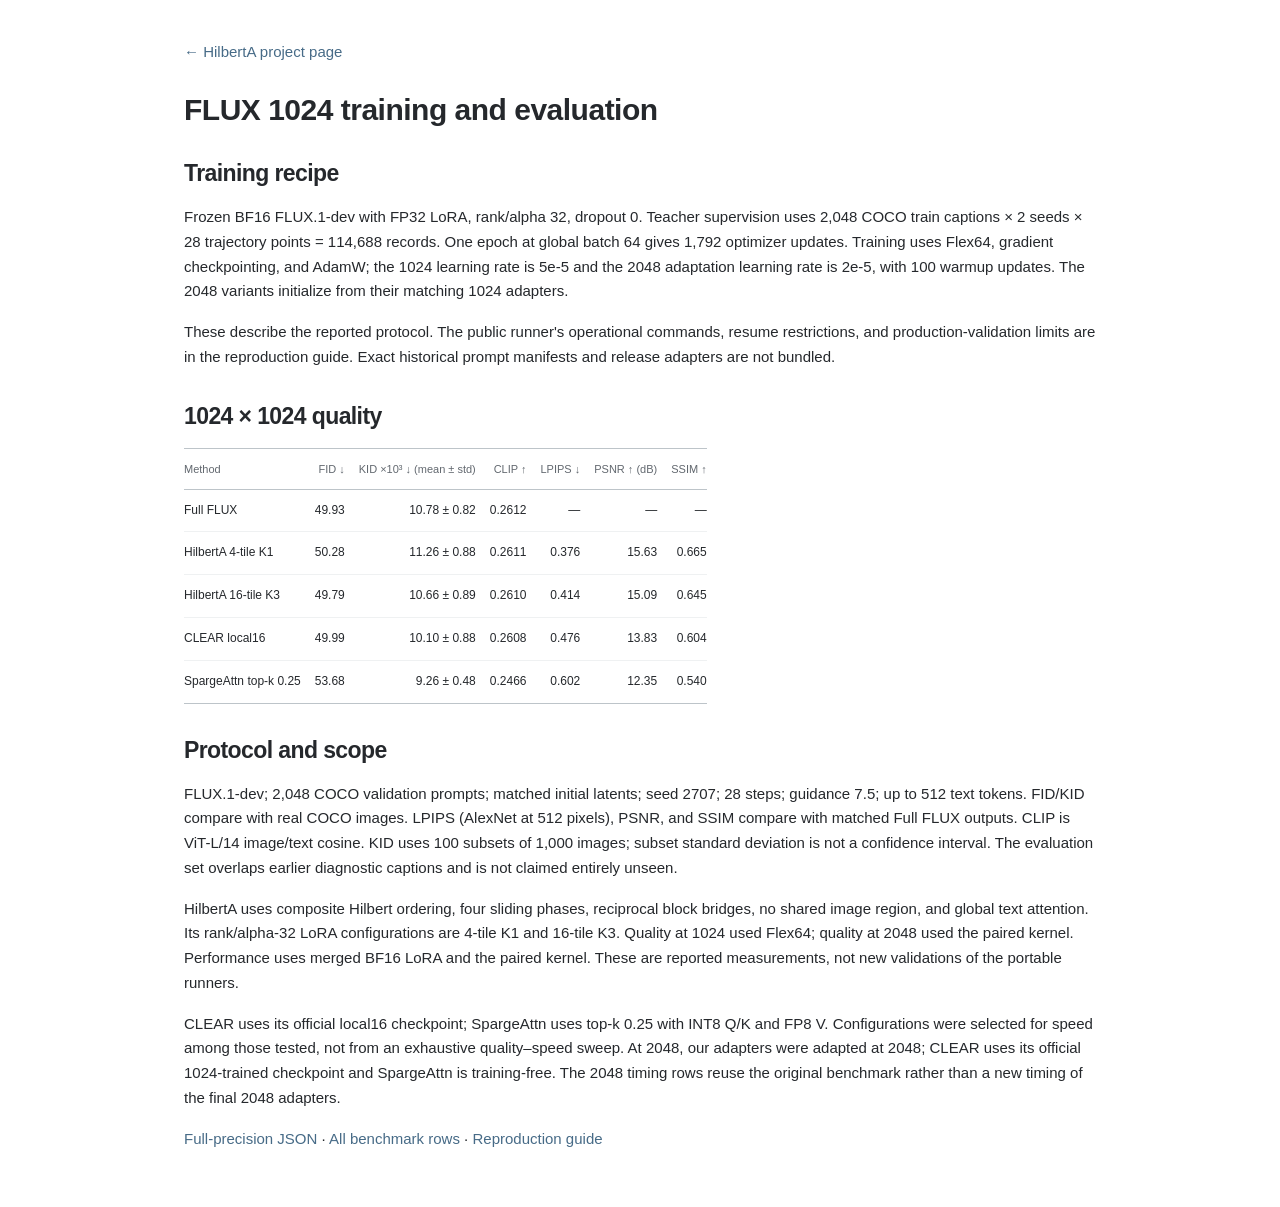
==== commit 807da400: "Initial public release of HilbertA" ====
--- a/website/reports/REPORT_STAGE1.html
+++ b/website/reports/REPORT_STAGE1.html
@@ -1,347 +1,69 @@
-<!doctype html><html lang="en"><meta charset="utf-8"><meta name="viewport" content="width=device-width,initial-scale=1"><title>REPORT STAGE1 · HilbertA</title><link rel="stylesheet" href="../assets/style.css"><style>main{max-width:1400px;padding:40px 24px}h1{font-size:34px;letter-spacing:-1px;margin:30px 0}h2{font-size:26px;margin:40px 0 16px}h3{margin:24px 0 12px}p,ul{margin:16px 0}table{display:block;overflow:auto;max-width:100%;font-size:12px}pre{overflow:auto;padding:20px;background:#eef2e8}td,th{white-space:normal;min-width:100px}a{color:var(--accent)}</style><main><a href="../index.html">← HilbertA project page</a><p>Archived measured results · source commit f9ab0b2 · <a href="REPORT_STAGE1.md">Download Markdown</a></p><h1 id="flux-sparse-attention-4-tiles-reciprocal-k1-flex64-coco-1024-training-and-evaluation-report">FLUX sparse attention (4 tiles, reciprocal K1, Flex64): COCO 1024 training and evaluation report</h1>
-<p>Every number below is <strong>measured</strong> in this run unless the line is tagged <em>estimate</em> or appears in the Literature table.</p>
-<h2 id="1-setup">1. Setup</h2>
+<!doctype html><html lang="en"><head><meta charset="utf-8"><meta name="viewport" content="width=device-width,initial-scale=1"><title>HilbertA — reported FLUX results</title><link rel="stylesheet" href="../assets/style.css"><style>main{max-width:960px;padding:40px 24px}h1{font-size:30px;letter-spacing:-.5px;margin:28px 0}h2{font-size:23px;margin:32px 0 16px}h3{margin:24px 0 12px}p,ul{margin:16px 0}table{display:block;overflow:auto;max-width:100%;font-size:12px}td,th{white-space:nowrap}a{color:var(--accent)}</style></head><body><main><a href="../index.html">← HilbertA project page</a><h1>FLUX 1024 training and evaluation</h1>
+<h2>Training recipe</h2>
+<p>Frozen BF16 FLUX.1-dev with FP32 LoRA, rank/alpha 32, dropout 0. Teacher supervision uses 2,048 COCO train captions × 2 seeds × 28 trajectory points = 114,688 records. One epoch at global batch 64 gives 1,792 optimizer updates. Training uses Flex64, gradient checkpointing, and AdamW; the 1024 learning rate is 5e-5 and the 2048 adaptation learning rate is 2e-5, with 100 warmup updates. The 2048 variants initialize from their matching 1024 adapters.</p>
+<p>These describe the reported protocol. The public runner's operational commands, resume restrictions, and production-validation limits are in the reproduction guide. Exact historical prompt manifests and release adapters are not bundled.</p>
+<h2>1024 × 1024 quality</h2>
 <table>
 <thead>
 <tr>
-<th>Item</th>
-<th>Setting</th>
+<th>Method</th>
+<th style="text-align: right;">FID ↓</th>
+<th style="text-align: right;">KID ×10³ ↓ (mean ± std)</th>
+<th style="text-align: right;">CLIP ↑</th>
+<th style="text-align: right;">LPIPS ↓</th>
+<th style="text-align: right;">PSNR ↑ (dB)</th>
+<th style="text-align: right;">SSIM ↑</th>
 </tr>
 </thead>
 <tbody>
 <tr>
-<td>Base model</td>
-<td>black-forest-labs/FLUX.1-dev</td>
+<td>Full FLUX</td>
+<td style="text-align: right;">49.93</td>
+<td style="text-align: right;">10.78 ± 0.82</td>
+<td style="text-align: right;">0.2612</td>
+<td style="text-align: right;">—</td>
+<td style="text-align: right;">—</td>
+<td style="text-align: right;">—</td>
 </tr>
 <tr>
-<td>Base revision</td>
-<td>3de623fc3c33e44ffbe2bad470d0f45bccf2eb21</td>
+<td>HilbertA 4-tile K1</td>
+<td style="text-align: right;">50.28</td>
+<td style="text-align: right;">11.26 ± 0.88</td>
+<td style="text-align: right;">0.2611</td>
+<td style="text-align: right;">0.376</td>
+<td style="text-align: right;">15.63</td>
+<td style="text-align: right;">0.665</td>
 </tr>
 <tr>
-<td>Resolution</td>
-<td>1024 x 1024</td>
+<td>HilbertA 16-tile K3</td>
+<td style="text-align: right;">49.79</td>
+<td style="text-align: right;">10.66 ± 0.89</td>
+<td style="text-align: right;">0.2610</td>
+<td style="text-align: right;">0.414</td>
+<td style="text-align: right;">15.09</td>
+<td style="text-align: right;">0.645</td>
 </tr>
 <tr>
-<td>Image tokens</td>
-<td>4,096 (64 x 64)</td>
+<td>CLEAR local16</td>
+<td style="text-align: right;">49.99</td>
+<td style="text-align: right;">10.10 ± 0.88</td>
+<td style="text-align: right;">0.2608</td>
+<td style="text-align: right;">0.476</td>
+<td style="text-align: right;">13.83</td>
+<td style="text-align: right;">0.604</td>
 </tr>
 <tr>
-<td>Max text tokens</td>
-<td>512</td>
-</tr>
-<tr>
-<td>Ordering</td>
-<td>composite Hilbert</td>
-</tr>
-<tr>
-<td>Tiles</td>
-<td>4 (1,024 image tokens each)</td>
-</tr>
-<tr>
-<td>Sliding offsets</td>
-<td>0, 256, 512, 768</td>
-</tr>
-<tr>
-<td>Phase</td>
-<td>layer index mod 4</td>
-</tr>
-<tr>
-<td>Bridge</td>
-<td>geometric K1 + reciprocal closure</td>
-</tr>
-<tr>
-<td>Shared image region</td>
-<td>none</td>
-</tr>
-<tr>
-<td>Text connectivity</td>
-<td>bidirectional global</td>
-</tr>
-<tr>
-<td>Student backend</td>
-<td>FlexAttention, mask block 64</td>
-</tr>
-<tr>
-<td>Adapter</td>
-<td>LoRA r32 alpha32 dropout0 (74,711,040 params)</td>
-</tr>
-<tr>
-<td>Base weights</td>
-<td>frozen BF16</td>
-</tr>
-<tr>
-<td>Adapter weights</td>
-<td>FP32</td>
-</tr>
-<tr>
-<td>Parallelism</td>
-<td>8-GPU DDP</td>
-</tr>
-<tr>
-<td>Teacher seeds</td>
-<td>2707, 2708</td>
-</tr>
-<tr>
-<td>Teacher steps</td>
-<td>28</td>
-</tr>
-<tr>
-<td>Guidance</td>
-<td>7.5</td>
-</tr>
-<tr>
-<td>True CFG</td>
-<td>1.0</td>
-</tr>
-<tr>
-<td>Training length</td>
-<td>1 epoch</td>
+<td>SpargeAttn top-k 0.25</td>
+<td style="text-align: right;">53.68</td>
+<td style="text-align: right;">9.26 ± 0.48</td>
+<td style="text-align: right;">0.2466</td>
+<td style="text-align: right;">0.602</td>
+<td style="text-align: right;">12.35</td>
+<td style="text-align: right;">0.540</td>
 </tr>
 </tbody>
 </table>
-<ul>
-<li>Commit SHA: <code>9c35fcc24edf5ff27b10dc43f20d33e7fa76ab48</code> (hilberta branch coco1024-formal; pod checkout has no .git, SHA recorded from the devbox working copy)</li>
-<li>Software: {"torch": "2.9.1", "diffusers": "0.36.0", "transformers": "4.55.2", "peft": "0.17.1", "accelerate": "1.14.0", "triton": "3.5.1", "numpy": "1.26.4", "Pillow": "12.3.0", "safetensors": "0.8.0", "torch-fidelity": "0.4.0", "lpips": "0.1.4", "scipy": "1.17.1"}; CUDA 12.9; GPUs ['NVIDIA H100 80GB HBM3', 'NVIDIA H100 80GB HBM3', 'NVIDIA H100 80GB HBM3', 'NVIDIA H100 80GB HBM3', 'NVIDIA H100 80GB HBM3', 'NVIDIA H100 80GB HBM3', 'NVIDIA H100 80GB HBM3', 'NVIDIA H100 80GB HBM3']</li>
-<li>Attention backend (training): FlexAttention64 packed QKV; flex kernel options: ada</li>
-<li>image_mask_sha256: <code>04864d8e08df1c8fc11e19de7349f2fb6bff1a82f257bbdda81ca32e8614ec9c</code>; lora_targets_sha256: <code>0017a3b06fae39759257930d6c2da2cf872ee39d5d5edfae8586145120f1c1f7</code>; manifest_sha256: <code>509b174550d284ba0122e84566e0674e4de379e896ef835e50004fcaae48af13</code></li>
-<li>Source hashes: <code>plan.py</code>=08375ea2c64e, <code>bridge_k.py</code>=c2913c94266e, <code>flex_sparse.py</code>=1c7b86e11adf, <code>reciprocal.py</code>=89dd9c85d09b, <code>common.py</code>=5b5de21572f3, <code>produce.py</code>=5175c9c283f7, <code>sampler.py</code>=93f997073d88, <code>data.py</code>=b8d9ae4b5627, <code>train.py</code>=156414ca9af3, <code>generate.py</code>=da5934764d1f, <code>proposed_lora_parameters.json</code>=0017a3b06fae</li>
-</ul>
-<h2 id="2-data">2. Data</h2>
-<ul>
-<li>Selection: seed 2707, 2048 prompts per split; algorithm: experiments.pixart_ordering.protocol.make_splits: seeded shuffle of image ids, one seeded caption per image, reject empty/exact/near-duplicate (Jaccard or SequenceMatcher &gt;= threshold) against already selected captions</li>
-<li>Annotation sha256: train <code>4b62086319480e0739ef390d04084515defb9c213ff13605a036061e33314317</code>, val <code>afe3b30e403dd7f228e2373023abbd60042a6e10ec6874d3652df034d289ebb9</code></li>
-<li>Manifest sha256: training <code>509b174550d284ba0122e84566e0674e4de379e896ef835e50004fcaae48af13</code>, evaluation <code>5a2d7bf1f5151a4bc805a1b8000e5041510f29e8ebeab3428fce2994c6222fcc</code></li>
-<li>Checks: train/eval image-id overlap 0, identical caption texts 0, evaluation images downloaded 2048</li>
-<li>Historical contact: Earlier experiments in this repo used CC3M for training; data/coco_prompts.json (20k captions, no ids) and two hardcoded COCO captions were used for diagnostics. The evaluation set is therefore not claimed unseen. Train hits: {"hardcoded_caption_ids": [], "coco_prompts_json_text_overlap": [2613, 27746, 31664, 62306, 81078, 85016, 87422, 88359, 112016, 114101, 116010, 126146, 139678, 145653, 145713, 167238, 182311, 207670, 214534, 217710, 225769, 233040, 242948, 250340, 268561, 268885, 285030, 308150, 312914, 338391, 350866, 360673, 363805, 397382, 412046, 429839, 434866, 447401, 451599, 468214, 474538, 498347, 508699, 521982, 546754, 563276, 563871, 568853, 586546, 587716, 588597, 597622, 621639, 622603, 634280, 640210, 642205, 647383, 651482, 665523, 676986, 679802, 681096, 694405, 722027, 725246, 736701, 740390, 740993, 751797, 788699, 792272, 798743, 815337, 825831, 829709]}. Evaluation hits: {"hardcoded_caption_ids": [313586], "coco_prompts_json_text_overlap": [58848, 61271, 137601, 180800, 214152, 266021, 322692, 407185, 421613, 432605, 469683, 500143, 541184, 596147, 608832, 610609, 644395, 657475, 693791, 719730]}. The evaluation set is <strong>not</strong> claimed unseen.</li>
-</ul>
-<h2 id="3-teacher-cache">3. Teacher cache</h2>
-<ul>
-<li>Prompts 2048, trajectories valid 4096/4096, records valid <strong>114688</strong> (required 114,688), complete=True</li>
-<li>Bytes 124750043136 (116.2 GiB), mean trajectory 29.0 MiB</li>
-<li>Teacher backend: native_sdpa_flash; steps 28; guidance 7.5; dtype bfloat16; manifest_sha256 <code>509b174550d284ba0122e84566e0674e4de379e896ef835e50004fcaae48af13</code></li>
-</ul>
-<h2 id="4-pre-training-checks">4. Pre-training checks</h2>
-<ul>
-<li><code>model.json</code>: output_relative_l2=0.0055, grad_relative_l2=0.2154, grad_cosine=0.9827, batched_vs_single_relative_l2=0.0093, frozen_unchanged=True, lora_changed=True, only_lora_trainable=True</li>
-<li><code>plan.json</code>: {"mask_sha256": "04864d8e08df1c8fc11e19de7349f2fb6bff1a82f257bbdda81ca32e8614ec9c", "grid_size": 64, "tile_count": 4, "text_tokens": 512, "shared_tokens": 0, "block_size": 64, "bridge": true, "full": </li>
-<li><code>synthetic.json</code>: all gates passed</li>
-</ul>
-<table>
-<thead>
-<tr>
-<th style="text-align: right;">microbatch</th>
-<th style="text-align: right;">global batch</th>
-<th style="text-align: right;">median update s</th>
-<th style="text-align: right;">records/s</th>
-<th style="text-align: right;">peak allocated GiB</th>
-<th style="text-align: right;">peak reserved GiB</th>
-<th>status</th>
-</tr>
-</thead>
-<tbody>
-<tr>
-<td style="text-align: right;">8</td>
-<td style="text-align: right;">64</td>
-<td style="text-align: right;">6.64</td>
-<td style="text-align: right;">9.63</td>
-<td style="text-align: right;">44.7</td>
-<td style="text-align: right;">46.4</td>
-<td>OK</td>
-</tr>
-<tr>
-<td style="text-align: right;">16</td>
-<td style="text-align: right;">128</td>
-<td style="text-align: right;">13.37</td>
-<td style="text-align: right;">9.58</td>
-<td style="text-align: right;">66.1</td>
-<td style="text-align: right;">70.2</td>
-<td>OK</td>
-</tr>
-<tr>
-<td style="text-align: right;">- Chosen microbatch: 8; resume drill: {"resume_exit": 0, "updates_logged": [1, 2, 3, 4, 5, 6, 7, 8, 9, 10, 11, 12], "contiguous": true, "coverage": {"logged": 768, "distinct": 768, "duplicates": 0, "complete": true}, "passed": true}</td>
-<td style="text-align: right;"></td>
-<td style="text-align: right;"></td>
-<td style="text-align: right;"></td>
-<td style="text-align: right;"></td>
-<td style="text-align: right;"></td>
-<td></td>
-</tr>
-</tbody>
-</table>
-<h2 id="5-training">5. Training</h2>
-<ul>
-<li>Final batch: microbatch 8 x 8 ranks = global batch 64, accumulation 1</li>
-<li>Updates: 1792 of 1792 planned (114688 records, epoch fraction 1.0000)</li>
-<li>Wall-clock (sum of update_seconds): 3.32 h; median update 6.65 s; median records/s 9.62</li>
-<li>Peak GPU memory (max over ranks and updates): allocated 44.7 GiB, reserved 46.4 GiB</li>
-<li>Final train MSE 0.029450; first 0.162967; grad norm final 0.0401; lr 5.00e-05</li>
-<li>Checkpointing: recovery every 5 updates (durable), retained adapters every 100 updates + final</li>
-<li>complete.json: {"complete": true, "completed_updates": 1792, "processed_records": 114688, "records": 114688}</li>
-<li>Record coverage (records/rank*.jsonl): {"logged": 114688, "distinct": 114688, "duplicates": 0, "complete": true}</li>
-<li>Logging: local metrics.jsonl only; no W&amp;B run (user decision; spec §10 W&amp;B run ID therefore absent from checkpoints)</li>
-</ul>
-<h2 id="6-evaluation-2048-coco-val-prompts-seed-2707-matched-initial-latents">6. Evaluation (2,048 COCO val prompts, seed 2707, matched initial latents)</h2>
-<ul>
-<li>Protocol <code>full_flux</code>: backend native_sdpa_flash (full attention, no LoRA); steps 28; guidance 7.5; true_cfg 1.0; adapter_sha256 -; adapter_updates -</li>
-<li>Protocol <code>ours</code>: backend FlexAttention64 packed QKV (per-layer pack/unpack); steps 28; guidance 7.5; true_cfg 1.0; adapter_sha256 fb4bc94aa94f7dfe267db6f6ebedd0895b31e7d18687e551483fde5cbae8f6d8; adapter_updates 1792</li>
-</ul>
-<table>
-<thead>
-<tr>
-<th>Set vs real COCO</th>
-<th style="text-align: right;">FID (auxiliary)</th>
-<th style="text-align: right;">KID mean</th>
-<th style="text-align: right;">KID std over subsets</th>
-</tr>
-</thead>
-<tbody>
-<tr>
-<td>full_flux</td>
-<td style="text-align: right;">49.933</td>
-<td style="text-align: right;">0.010783</td>
-<td style="text-align: right;">0.000822</td>
-</tr>
-<tr>
-<td>ours</td>
-<td style="text-align: right;">50.285</td>
-<td style="text-align: right;">0.011262</td>
-<td style="text-align: right;">0.000883</td>
-</tr>
-<tr>
-<td>- Reference: real half vs half FID 58.171 (n=1024, finite-sample reference only, not a model result)</td>
-<td style="text-align: right;"></td>
-<td style="text-align: right;"></td>
-<td style="text-align: right;"></td>
-</tr>
-<tr>
-<td>- KID: 100 subsets x 1000, seed 2707, shared draws; <strong>std is not a confidence interval</strong>; raw KID, no x1000 scaling. KID is the primary distribution metric; FID at n=2,048 is finite-sample biased.</td>
-<td style="text-align: right;"></td>
-<td style="text-align: right;"></td>
-<td style="text-align: right;"></td>
-</tr>
-<tr>
-<td>- Implementation: torch-fidelity 0.4.0, torch-fidelity inception-v3-compat 2048 pool, weights sha256 <code>6726825d0af5f729cebd5821db510b11b1cfad8faad88a03f1befd49fb9129b2</code></td>
-<td style="text-align: right;"></td>
-<td style="text-align: right;"></td>
-<td style="text-align: right;"></td>
-</tr>
-</tbody>
-</table>
-<ul>
-<li>
-<p><strong>LPIPS-Alex at512</strong> (ours vs full FLUX, same prompt and initial latent; bilinear antialias 1024-&gt;512 on [-1,1] float; {"package": "lpips", "version": "0.1.4", "net": "alex", "lpips_version": "0.1"}): mean 0.3755, median 0.3739, p90 0.5327, n=2048. Lower = closer to Full FLUX, not a quality claim.</p>
-</li>
-<li>
-<p><strong>CLIP cosine</strong> (openai/clip-vit-large-patch14 @ 32bd64288804d66eefd0ccbe215aa642df71cc41, transformers 4.55.2; L2-normalised image/text embeddings, mean cosine, no scaling (not CLIPScore x100 / x2.5)): coco_real 0.2568, full_flux 0.2612, ours 0.2611</p>
-</li>
-<li>
-<p>Visual comparison page: <code>evaluation/comparisons/index.html</code> (present); subset frozen before metrics (<code>comparisons/subset.json</code>).</p>
-</li>
-</ul>
-<h3 id="generation-batch-size-benchmark-16-eval-prompts-one-gpu-each-nvidia-smi-dmon-sm-every-2-s">Generation batch-size benchmark (16 eval prompts, one GPU each, nvidia-smi dmon SM% every 2 s)</h3>
-<table>
-<thead>
-<tr>
-<th>method</th>
-<th style="text-align: right;">batch</th>
-<th style="text-align: right;">steady s/image</th>
-<th style="text-align: right;">speedup vs batch 1</th>
-<th style="text-align: right;">SM% busy mean</th>
-</tr>
-</thead>
-<tbody>
-<tr>
-<td>full</td>
-<td style="text-align: right;">1</td>
-<td style="text-align: right;">6.27</td>
-<td style="text-align: right;">1.00</td>
-<td style="text-align: right;">91.1</td>
-</tr>
-<tr>
-<td>full</td>
-<td style="text-align: right;">2</td>
-<td style="text-align: right;">6.06</td>
-<td style="text-align: right;">1.03</td>
-<td style="text-align: right;">91.2</td>
-</tr>
-<tr>
-<td>full</td>
-<td style="text-align: right;">4</td>
-<td style="text-align: right;">5.90</td>
-<td style="text-align: right;">1.06</td>
-<td style="text-align: right;">90.5</td>
-</tr>
-<tr>
-<td>full</td>
-<td style="text-align: right;">8</td>
-<td style="text-align: right;">5.79</td>
-<td style="text-align: right;">1.08</td>
-<td style="text-align: right;">91.7</td>
-</tr>
-<tr>
-<td>ours</td>
-<td style="text-align: right;">1</td>
-<td style="text-align: right;">7.88</td>
-<td style="text-align: right;">1.00</td>
-<td style="text-align: right;">92.1</td>
-</tr>
-<tr>
-<td>ours</td>
-<td style="text-align: right;">2</td>
-<td style="text-align: right;">7.65</td>
-<td style="text-align: right;">1.03</td>
-<td style="text-align: right;">93.0</td>
-</tr>
-<tr>
-<td>ours</td>
-<td style="text-align: right;">4</td>
-<td style="text-align: right;">7.43</td>
-<td style="text-align: right;">1.06</td>
-<td style="text-align: right;">91.6</td>
-</tr>
-<tr>
-<td>ours</td>
-<td style="text-align: right;">8</td>
-<td style="text-align: right;">7.34</td>
-<td style="text-align: right;">1.07</td>
-<td style="text-align: right;">90.6</td>
-</tr>
-<tr>
-<td>- The 2,048-image sets above were generated at batch 1 (protocol.json <code>batch</code>); batching gives 3-8% at 1024^2 because SM is already ~91% busy at batch 1.</td>
-<td style="text-align: right;"></td>
-<td style="text-align: right;"></td>
-<td style="text-align: right;"></td>
-<td style="text-align: right;"></td>
-</tr>
-</tbody>
-</table>
-<h2 id="7-measured-estimated-literature">7. Measured / Estimated / Literature</h2>
-<ul>
-<li><strong>Measured:</strong> everything in sections 2–6 that is present above (manifests, cache audit, gates, capacity table, training log, metrics).</li>
-<li><strong>Estimated:</strong> none are reported as results. Planning-time throughput and memory projections were superseded by the capacity table and the training log.</li>
-<li><strong>Literature:</strong> no published competing method was run under this protocol in this round; no literature numbers are placed next to measured ones.</li>
-</ul>
-<table>
-<thead>
-<tr>
-<th>Method</th>
-<th>Source</th>
-<th>Dataset / split</th>
-<th>n</th>
-<th>Resolution</th>
-<th>Metric impl.</th>
-<th>Reported value</th>
-</tr>
-</thead>
-<tbody>
-<tr>
-<td>(none)</td>
-<td></td>
-<td></td>
-<td></td>
-<td></td>
-<td></td>
-<td></td>
-</tr>
-</tbody>
-</table></main></html>+<h2>Protocol and scope</h2>
+<p>FLUX.1-dev; 2,048 COCO validation prompts; matched initial latents; seed 2707; 28 steps; guidance 7.5; up to 512 text tokens. FID/KID compare with real COCO images. LPIPS (AlexNet at 512 pixels), PSNR, and SSIM compare with matched Full FLUX outputs. CLIP is ViT-L/14 image/text cosine. KID uses 100 subsets of 1,000 images; subset standard deviation is not a confidence interval. The evaluation set overlaps earlier diagnostic captions and is not claimed entirely unseen.</p>
+<p>HilbertA uses composite Hilbert ordering, four sliding phases, reciprocal block bridges, no shared image region, and global text attention. Its rank/alpha-32 LoRA configurations are 4-tile K1 and 16-tile K3. Quality at 1024 used Flex64; quality at 2048 used the paired kernel. Performance uses merged BF16 LoRA and the paired kernel. These are reported measurements, not new validations of the portable runners.</p>
+<p>CLEAR uses its official local16 checkpoint; SpargeAttn uses top-k 0.25 with INT8 Q/K and FP8 V. Configurations were selected for speed among those tested, not from an exhaustive quality–speed sweep. At 2048, our adapters were adapted at 2048; CLEAR uses its official 1024-trained checkpoint and SpargeAttn is training-free. The 2048 timing rows reuse the original benchmark rather than a new timing of the final 2048 adapters.</p><p><a href="../data/results.json">Full-precision JSON</a> · <a href="../data/efficiency_all_rows.csv">All benchmark rows</a> · <a href="https://github.com/wenboluu/hilberta/blob/main/docs/REPRODUCE.md">Reproduction guide</a></p></main></body></html>
